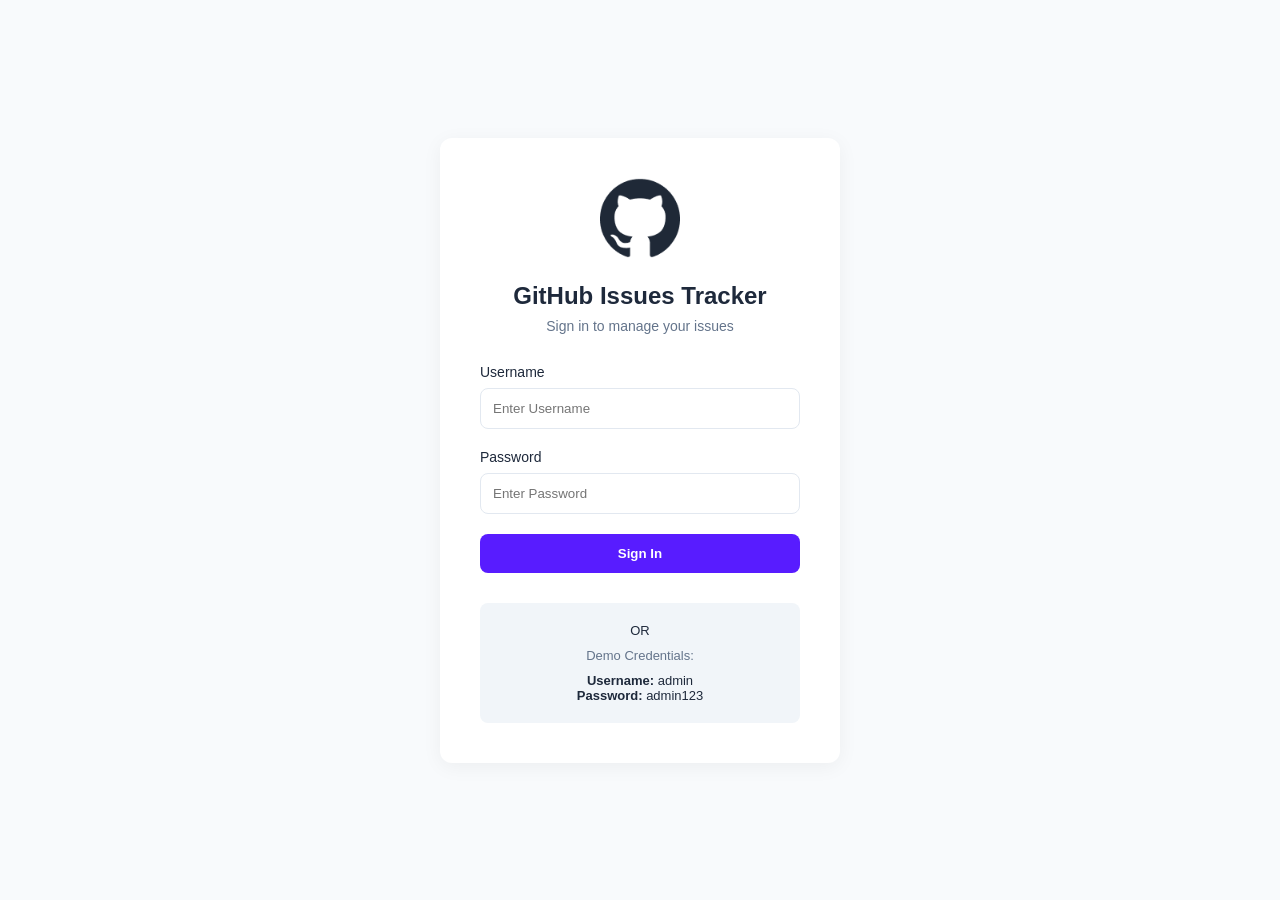
==== index.html @ 4133f1bb "commit message" ====
<!DOCTYPE html>
<html lang="en">
<head>
    <meta charset="UTF-8">
    <meta name="viewport" content="width=device-width, initial-scale=1.0">
    <title>Login - GitHub Issues Tracker</title>
    <link rel="stylesheet" href="style.css">
</head>
<body>
    <main class="login-container">
        <section class="login-card">
            <img src="assets/github-logo.png" alt="Logo" class="login-logo">
            <h1 class="login-title">GitHub Issues Tracker</h1>
            <p class="login-subtitle">Sign in to manage your issues</p>

            <form id="login-form">
                <div class="form-group">
                    <label>Username</label>
                    <input type="text" id="username" placeholder="Enter Username" required>
                </div>
                <div class="form-group">
                    <label>Password</label>
                    <input type="password" id="password" placeholder="Enter Password" required>
                </div>
                <button type="submit" class="btn-primary">Sign In</button>
            </form>

            <div class="demo-box">
                <p>OR</p>
                <p style="margin: 10px 0; color: #64748b;">Demo Credentials:</p>
                <p><strong>Username:</strong> admin</p>
                <p><strong>Password:</strong> admin123</p>
            </div>
        </section>
        </main>

    <script src="login.js"></script>
</body>
</html>
---- style.css ----
/* Start of Global Style */
* {
    margin: 0;
    padding: 0;
    box-sizing: border-box;
    font-family: 'Inter', sans-serif;
}

body {
    background-color: #f8fafc;
    color: #1e293b;
}

/* Login Page Styling */
.login-container {
    min-height: 100vh;
    display: flex;
    justify-content: center;
    align-items: center;
}

.login-card {
    background: white;
    padding: 40px;
    border-radius: 12px;
    box-shadow: 0 4px 20px rgba(0, 0, 0, 0.05);
    width: 100%;
    max-width: 400px;
    text-align: center;
}

.login-logo {
    width: 80px;
    margin-bottom: 20px;
}

.login-title {
    font-size: 24px;
    font-weight: 700;
    margin-bottom: 8px;
}

.login-subtitle {
    font-size: 14px;
    color: #64748b;
    margin-bottom: 30px;
}

.form-group {
    text-align: left;
    margin-bottom: 20px;
}

.form-group label {
    display: block;
    font-size: 14px;
    margin-bottom: 8px;
}

.form-group input {
    width: 100%;
    padding: 12px;
    border: 1px solid #e2e8f0;
    border-radius: 8px;
    outline: none;
}

.btn-primary {
    width: 100%;
    padding: 12px;
    background-color: #581cff;
    color: white;
    border: none;
    border-radius: 8px;
    font-weight: 600;
    cursor: pointer;
    transition: 0.3s;
}

.btn-primary:hover {
    background-color: #4314c7;
}

.demo-box {
    margin-top: 30px;
    padding: 20px;
    background-color: #f1f5f9;
    border-radius: 8px;
    font-size: 13px;
}

/* Start of Responsive Breakpoints */
/* Mobile */
@media screen and (max-width: 576px) {
    .login-card { margin: 20px; padding: 25px; }
}

/* Tablet */
@media screen and (min-width: 576px) and (max-width: 992px) {
    .login-card { max-width: 350px; }
}
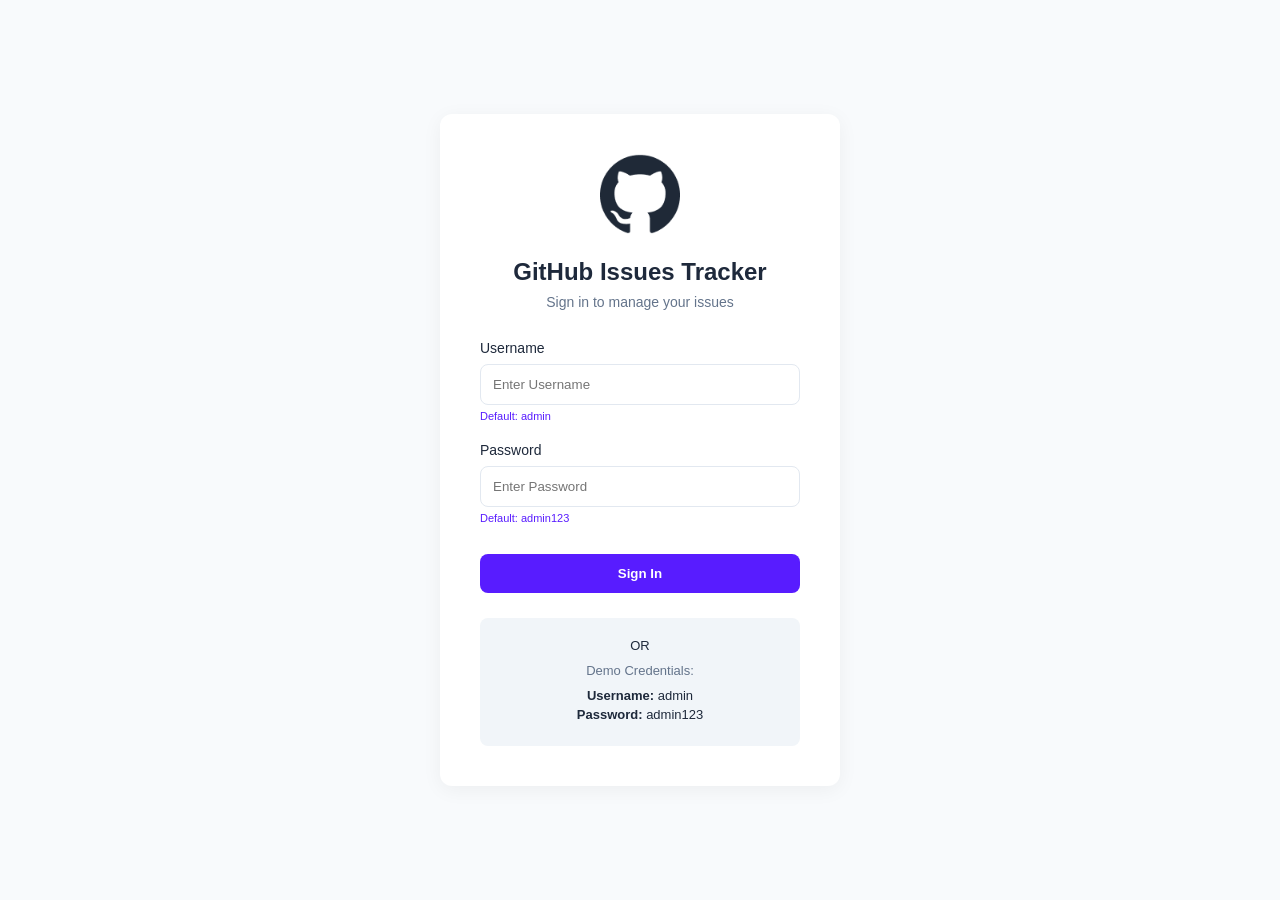
==== commit 6b513073: "commit message" ====
--- a/index.html
+++ b/index.html
@@ -17,19 +17,22 @@
                 <div class="form-group">
                     <label>Username</label>
                     <input type="text" id="username" placeholder="Enter Username" required>
+                    <p class="input-hint">Default: admin</p>
                 </div>
                 <div class="form-group">
                     <label>Password</label>
                     <input type="password" id="password" placeholder="Enter Password" required>
+                    <p class="input-hint">Default: admin123</p>
                 </div>
                 <button type="submit" class="btn-primary">Sign In</button>
             </form>
 
             <div class="demo-box">
-                <p>OR</p>
-                <p style="margin: 10px 0; color: #64748b;">Demo Credentials:</p>
-                <p><strong>Username:</strong> admin</p>
-                <p><strong>Password:</strong> admin123</p>
+                <p class="divider-text">OR</p>
+                <div class="divider-line"></div>
+                <p class="demo-label">Demo Credentials:</p>
+                <p class="credential-item"><strong>Username:</strong> admin</p>
+                <p class="credential-item"><strong>Password:</strong> admin123</p>
             </div>
         </section>
         </main>
--- a/style.css
+++ b/style.css
@@ -11,7 +11,7 @@
     color: #1e293b;
 }
 
-/* Login Page Styling */
+/* Login Page Layout */
 .login-container {
     min-height: 100vh;
     display: flex;
@@ -46,6 +46,7 @@
     margin-bottom: 30px;
 }
 
+/* Form Styles */
 .form-group {
     text-align: left;
     margin-bottom: 20px;
@@ -55,6 +56,7 @@
     display: block;
     font-size: 14px;
     margin-bottom: 8px;
+    font-weight: 500;
 }
 
 .form-group input {
@@ -63,6 +65,12 @@
     border: 1px solid #e2e8f0;
     border-radius: 8px;
     outline: none;
+}
+
+.input-hint {
+    font-size: 11px;
+    color: #581cff;
+    margin-top: 5px;
 }
 
 .btn-primary {
@@ -75,27 +83,44 @@
     font-weight: 600;
     cursor: pointer;
     transition: 0.3s;
+    margin-top: 10px;
 }
 
 .btn-primary:hover {
     background-color: #4314c7;
 }
 
+/* Demo Box & Divider Styles */
 .demo-box {
-    margin-top: 30px;
+    margin-top: 25px;
     padding: 20px;
     background-color: #f1f5f9;
     border-radius: 8px;
     font-size: 13px;
 }
 
-/* Start of Responsive Breakpoints */
+.divider-text {
+    color: #1e293b;
+    font-weight: 500;
+}
+
+.demo-label {
+    margin: 10px 0;
+    color: #64748b;
+}
+
+.credential-item {
+    margin-bottom: 4px;
+}
+
+
+
+
+/* Responsive  Desin */
 /* Mobile */
 @media screen and (max-width: 576px) {
-    .login-card { margin: 20px; padding: 25px; }
+    .login-card { 
+        margin: 20px; 
+        padding: 25px; 
+    }
 }
-
-/* Tablet */
-@media screen and (min-width: 576px) and (max-width: 992px) {
-    .login-card { max-width: 350px; }
-}
